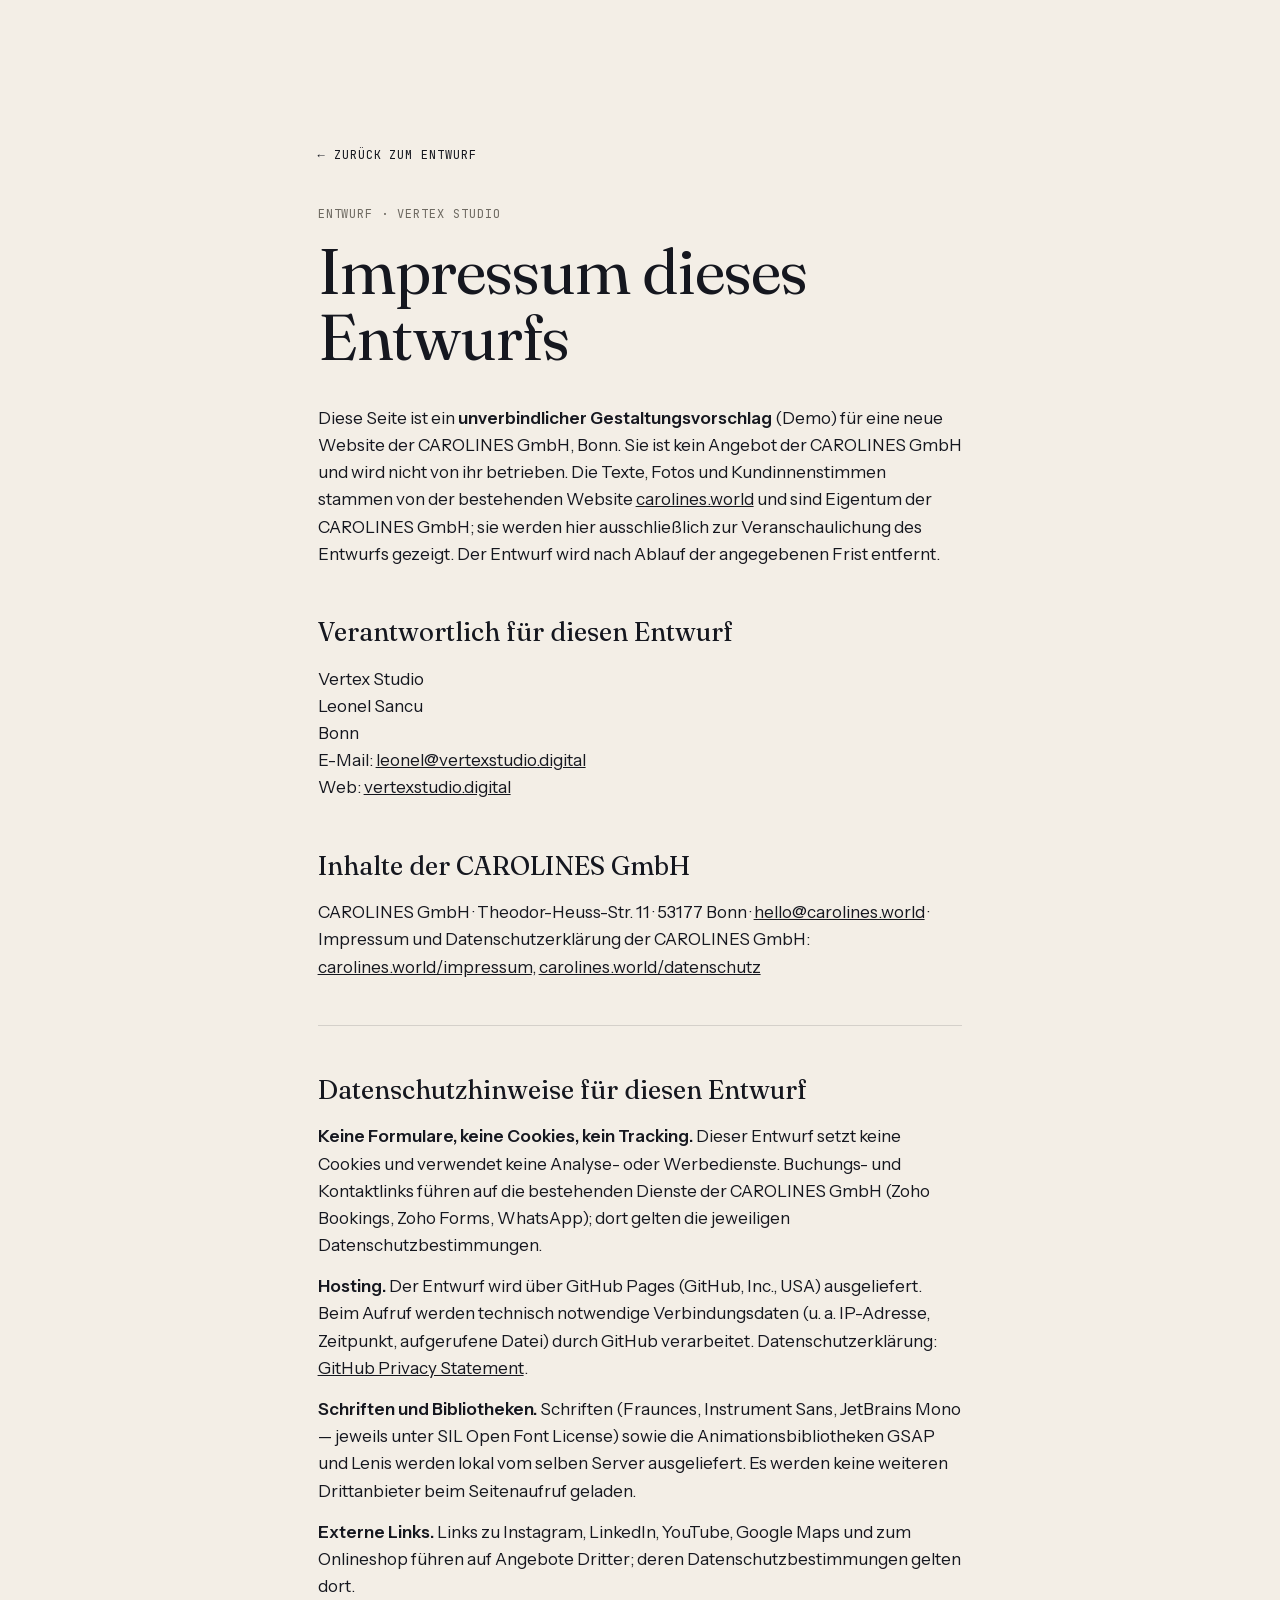
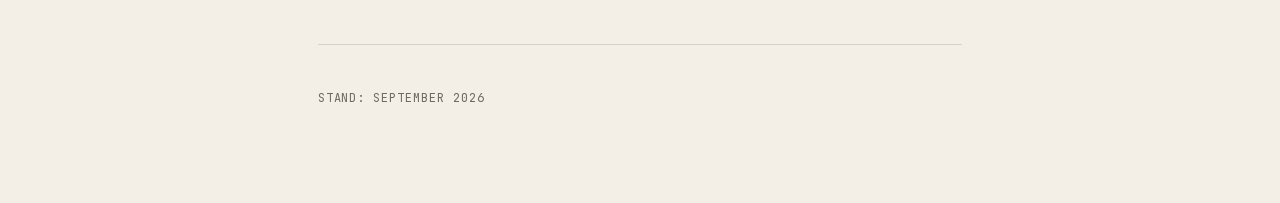
==== impressum.html @ 13396edd "Demo-Entwurf CAROLINES (Vertex Studio)" ====
<!DOCTYPE html>
<html lang="de">
<head>
<meta charset="utf-8">
<meta name="viewport" content="width=device-width, initial-scale=1">
<title>Impressum dieses Entwurfs — Vertex Studio</title>
<meta name="robots" content="noindex, nofollow">
<style>
@font-face{font-family:'Fraunces';font-style:italic;font-weight:300 500;font-display:swap;src:url(font-fraunces-italic.woff2) format('woff2');unicode-range:U+0000-00FF,U+0131,U+0152-0153,U+02BB-02BC,U+02C6,U+02DA,U+02DC,U+0304,U+0308,U+0329,U+2000-206F,U+20AC,U+2122,U+2191,U+2193,U+2212,U+2215,U+FEFF,U+FFFD}
@font-face{font-family:'Fraunces';font-style:normal;font-weight:300 500;font-display:swap;src:url(font-fraunces-normal.woff2) format('woff2');unicode-range:U+0000-00FF,U+0131,U+0152-0153,U+02BB-02BC,U+02C6,U+02DA,U+02DC,U+0304,U+0308,U+0329,U+2000-206F,U+20AC,U+2122,U+2191,U+2193,U+2212,U+2215,U+FEFF,U+FFFD}
@font-face{font-family:'Instrument Sans';font-style:italic;font-weight:400 600;font-display:swap;src:url(font-instrumentsans-italic.woff2) format('woff2');unicode-range:U+0000-00FF,U+0131,U+0152-0153,U+02BB-02BC,U+02C6,U+02DA,U+02DC,U+0304,U+0308,U+0329,U+2000-206F,U+20AC,U+2122,U+2191,U+2193,U+2212,U+2215,U+FEFF,U+FFFD}
@font-face{font-family:'Instrument Sans';font-style:normal;font-weight:400 600;font-display:swap;src:url(font-instrumentsans-normal.woff2) format('woff2');unicode-range:U+0000-00FF,U+0131,U+0152-0153,U+02BB-02BC,U+02C6,U+02DA,U+02DC,U+0304,U+0308,U+0329,U+2000-206F,U+20AC,U+2122,U+2191,U+2193,U+2212,U+2215,U+FEFF,U+FFFD}
@font-face{font-family:'JetBrains Mono';font-style:normal;font-weight:400 500;font-display:swap;src:url(font-jetbrainsmono-normal.woff2) format('woff2');unicode-range:U+0000-00FF,U+0131,U+0152-0153,U+02BB-02BC,U+02C6,U+02DA,U+02DC,U+0304,U+0308,U+0329,U+2000-206F,U+20AC,U+2122,U+2191,U+2193,U+2212,U+2215,U+FEFF,U+FFFD}
:root{--paper:#F3EEE6;--ink:#15171F;--mute:#6E6A62;--blue:#1F2FC2;--line:rgba(21,23,31,.14)}
*{box-sizing:border-box}
body{margin:0;background:var(--paper);color:var(--ink);font-family:"Instrument Sans",system-ui,sans-serif;font-size:17px;line-height:1.6}
main{max-width:760px;margin:0 auto;padding:clamp(80px,12vw,140px) clamp(20px,4.5vw,72px) 80px}
h1{font-family:"Fraunces",Georgia,serif;font-weight:400;font-size:clamp(36px,6vw,64px);line-height:1.02;letter-spacing:-.015em;margin:0 0 36px}
h2{font-family:"Fraunces",Georgia,serif;font-weight:400;font-size:26px;margin:44px 0 12px}
.mono{font-family:"JetBrains Mono",monospace;font-size:12px;letter-spacing:.08em;text-transform:uppercase;color:var(--mute)}
a{color:inherit}
p{margin:0 0 14px}
hr{border:0;border-top:1px solid var(--line);margin:44px 0}
.back{display:inline-block;margin-bottom:40px;text-decoration:none;font-family:"JetBrains Mono",monospace;font-size:12px;letter-spacing:.08em;text-transform:uppercase}
:focus-visible{outline:2px solid var(--blue);outline-offset:4px}
</style>
</head>
<body>
<main>
<a class="back" href="index.html">← Zurück zum Entwurf</a>
<p class="mono">Entwurf · Vertex Studio</p>
<h1>Impressum dieses Entwurfs</h1>
<p>Diese Seite ist ein <strong>unverbindlicher Gestaltungsvorschlag</strong> (Demo) für eine neue Website der CAROLINES GmbH, Bonn. Sie ist kein Angebot der CAROLINES GmbH und wird nicht von ihr betrieben. Die Texte, Fotos und Kundinnenstimmen stammen von der bestehenden Website <a href="https://www.carolines.world" rel="noopener" target="_blank">carolines.world</a> und sind Eigentum der CAROLINES GmbH; sie werden hier ausschließlich zur Veranschaulichung des Entwurfs gezeigt. Der Entwurf wird nach Ablauf der angegebenen Frist entfernt.</p>

<h2>Verantwortlich für diesen Entwurf</h2>
<p>Vertex Studio<br>Leonel Sancu<br>Bonn<br>E-Mail: <a href="mailto:leonel@vertexstudio.digital">leonel@vertexstudio.digital</a><br>Web: <a href="https://vertexstudio.digital" rel="noopener" target="_blank">vertexstudio.digital</a></p>

<h2>Inhalte der CAROLINES GmbH</h2>
<p>CAROLINES GmbH · Theodor-Heuss-Str. 11 · 53177 Bonn · <a href="mailto:hello@carolines.world">hello@carolines.world</a> · Impressum und Datenschutzerklärung der CAROLINES GmbH: <a href="https://www.carolines.world/impressum" rel="noopener" target="_blank">carolines.world/impressum</a>, <a href="https://www.carolines.world/datenschutz" rel="noopener" target="_blank">carolines.world/datenschutz</a></p>

<hr>
<h2>Datenschutzhinweise für diesen Entwurf</h2>
<p><strong>Keine Formulare, keine Cookies, kein Tracking.</strong> Dieser Entwurf setzt keine Cookies und verwendet keine Analyse- oder Werbedienste. Buchungs- und Kontaktlinks führen auf die bestehenden Dienste der CAROLINES GmbH (Zoho Bookings, Zoho Forms, WhatsApp); dort gelten die jeweiligen Datenschutzbestimmungen.</p>
<p><strong>Hosting.</strong> Der Entwurf wird über GitHub Pages (GitHub, Inc., USA) ausgeliefert. Beim Aufruf werden technisch notwendige Verbindungsdaten (u. a. IP-Adresse, Zeitpunkt, aufgerufene Datei) durch GitHub verarbeitet. Datenschutzerklärung: <a href="https://docs.github.com/site-policy/privacy-policies/github-general-privacy-statement" rel="noopener" target="_blank">GitHub Privacy Statement</a>.</p>
<p><strong>Schriften und Bibliotheken.</strong> Schriften (Fraunces, Instrument Sans, JetBrains Mono — jeweils unter SIL Open Font License) sowie die Animationsbibliotheken GSAP und Lenis werden lokal vom selben Server ausgeliefert. Es werden keine weiteren Drittanbieter beim Seitenaufruf geladen.</p>
<p><strong>Externe Links.</strong> Links zu Instagram, LinkedIn, YouTube, Google Maps und zum Onlineshop führen auf Angebote Dritter; deren Datenschutzbestimmungen gelten dort.</p>

<hr>
<p class="mono">Stand: September 2026</p>
</main>
</body>
</html>
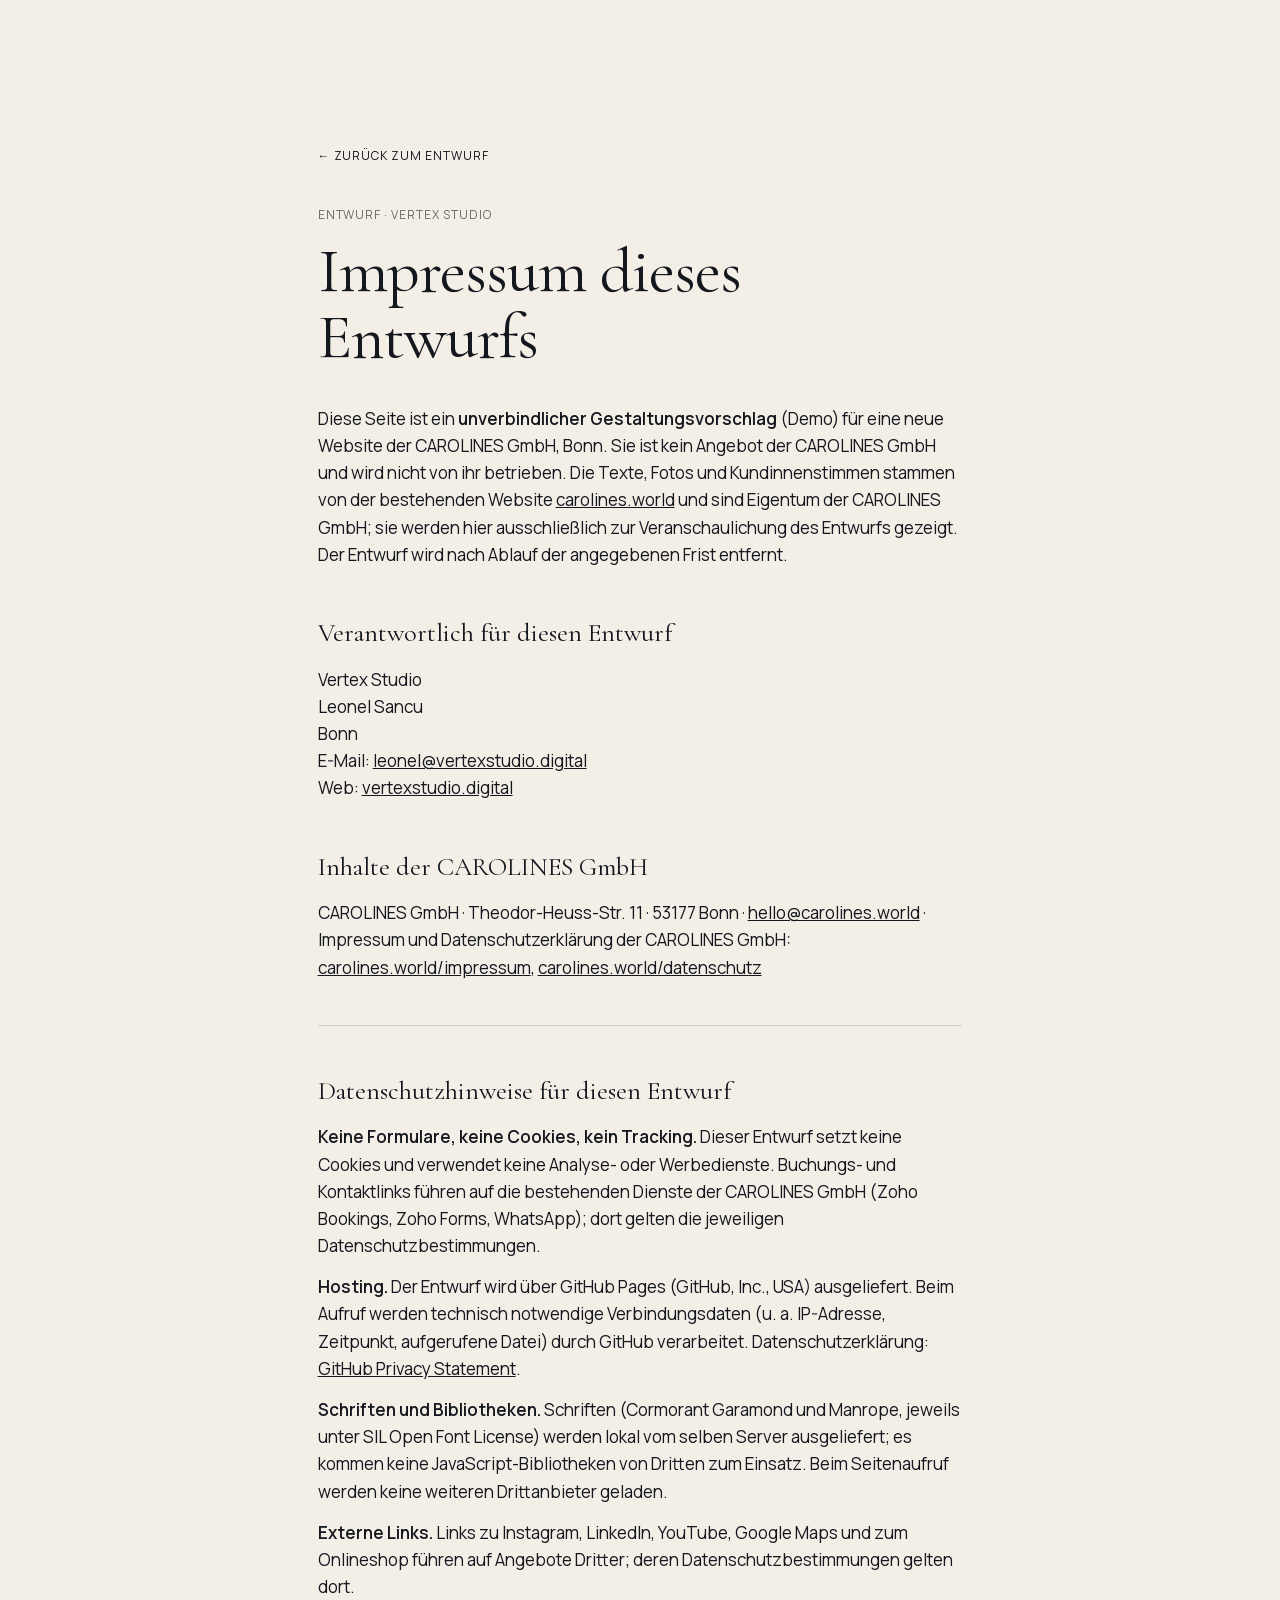
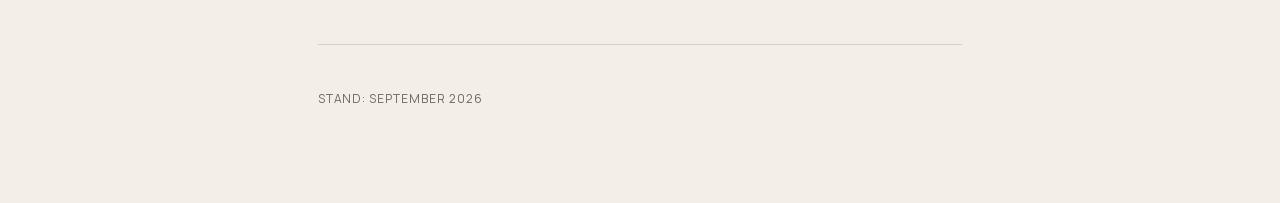
==== commit 76591819: "Neuer Entwurf v2 (Kapitel, Regler, Bogenformen)" ====
--- a/impressum.html
+++ b/impressum.html
@@ -6,22 +6,20 @@
 <title>Impressum dieses Entwurfs — Vertex Studio</title>
 <meta name="robots" content="noindex, nofollow">
 <style>
-@font-face{font-family:'Fraunces';font-style:italic;font-weight:300 500;font-display:swap;src:url(font-fraunces-italic.woff2) format('woff2');unicode-range:U+0000-00FF,U+0131,U+0152-0153,U+02BB-02BC,U+02C6,U+02DA,U+02DC,U+0304,U+0308,U+0329,U+2000-206F,U+20AC,U+2122,U+2191,U+2193,U+2212,U+2215,U+FEFF,U+FFFD}
-@font-face{font-family:'Fraunces';font-style:normal;font-weight:300 500;font-display:swap;src:url(font-fraunces-normal.woff2) format('woff2');unicode-range:U+0000-00FF,U+0131,U+0152-0153,U+02BB-02BC,U+02C6,U+02DA,U+02DC,U+0304,U+0308,U+0329,U+2000-206F,U+20AC,U+2122,U+2191,U+2193,U+2212,U+2215,U+FEFF,U+FFFD}
-@font-face{font-family:'Instrument Sans';font-style:italic;font-weight:400 600;font-display:swap;src:url(font-instrumentsans-italic.woff2) format('woff2');unicode-range:U+0000-00FF,U+0131,U+0152-0153,U+02BB-02BC,U+02C6,U+02DA,U+02DC,U+0304,U+0308,U+0329,U+2000-206F,U+20AC,U+2122,U+2191,U+2193,U+2212,U+2215,U+FEFF,U+FFFD}
-@font-face{font-family:'Instrument Sans';font-style:normal;font-weight:400 600;font-display:swap;src:url(font-instrumentsans-normal.woff2) format('woff2');unicode-range:U+0000-00FF,U+0131,U+0152-0153,U+02BB-02BC,U+02C6,U+02DA,U+02DC,U+0304,U+0308,U+0329,U+2000-206F,U+20AC,U+2122,U+2191,U+2193,U+2212,U+2215,U+FEFF,U+FFFD}
-@font-face{font-family:'JetBrains Mono';font-style:normal;font-weight:400 500;font-display:swap;src:url(font-jetbrainsmono-normal.woff2) format('woff2');unicode-range:U+0000-00FF,U+0131,U+0152-0153,U+02BB-02BC,U+02C6,U+02DA,U+02DC,U+0304,U+0308,U+0329,U+2000-206F,U+20AC,U+2122,U+2191,U+2193,U+2212,U+2215,U+FEFF,U+FFFD}
+@font-face{font-family:'Cormorant Garamond';font-style:italic;font-weight:400 500;font-display:swap;src:url(font2-cormorantgaramond-italic-400-500.woff2) format('woff2')}
+@font-face{font-family:'Cormorant Garamond';font-style:normal;font-weight:400 500;font-display:swap;src:url(font2-cormorantgaramond-normal-400-500.woff2) format('woff2')}
+@font-face{font-family:'Manrope';font-style:normal;font-weight:400 600;font-display:swap;src:url(font2-manrope-normal-400-500-600.woff2) format('woff2')}
 :root{--paper:#F3EEE6;--ink:#15171F;--mute:#6E6A62;--blue:#1F2FC2;--line:rgba(21,23,31,.14)}
 *{box-sizing:border-box}
-body{margin:0;background:var(--paper);color:var(--ink);font-family:"Instrument Sans",system-ui,sans-serif;font-size:17px;line-height:1.6}
+body{margin:0;background:var(--paper);color:var(--ink);font-family:'Manrope',system-ui,sans-serif;font-size:17px;line-height:1.6}
 main{max-width:760px;margin:0 auto;padding:clamp(80px,12vw,140px) clamp(20px,4.5vw,72px) 80px}
-h1{font-family:"Fraunces",Georgia,serif;font-weight:400;font-size:clamp(36px,6vw,64px);line-height:1.02;letter-spacing:-.015em;margin:0 0 36px}
-h2{font-family:"Fraunces",Georgia,serif;font-weight:400;font-size:26px;margin:44px 0 12px}
-.mono{font-family:"JetBrains Mono",monospace;font-size:12px;letter-spacing:.08em;text-transform:uppercase;color:var(--mute)}
+h1{font-family:'Cormorant Garamond',Georgia,serif;font-weight:400;font-size:clamp(36px,6vw,64px);line-height:1.02;letter-spacing:-.015em;margin:0 0 36px}
+h2{font-family:'Cormorant Garamond',Georgia,serif;font-weight:400;font-size:26px;margin:44px 0 12px}
+.mono{font-family:'Manrope',sans-serif;font-size:12px;letter-spacing:.08em;text-transform:uppercase;color:var(--mute)}
 a{color:inherit}
 p{margin:0 0 14px}
 hr{border:0;border-top:1px solid var(--line);margin:44px 0}
-.back{display:inline-block;margin-bottom:40px;text-decoration:none;font-family:"JetBrains Mono",monospace;font-size:12px;letter-spacing:.08em;text-transform:uppercase}
+.back{display:inline-block;margin-bottom:40px;text-decoration:none;font-family:'Manrope',sans-serif;font-size:12px;letter-spacing:.08em;text-transform:uppercase}
 :focus-visible{outline:2px solid var(--blue);outline-offset:4px}
 </style>
 </head>
@@ -42,7 +40,7 @@
 <h2>Datenschutzhinweise für diesen Entwurf</h2>
 <p><strong>Keine Formulare, keine Cookies, kein Tracking.</strong> Dieser Entwurf setzt keine Cookies und verwendet keine Analyse- oder Werbedienste. Buchungs- und Kontaktlinks führen auf die bestehenden Dienste der CAROLINES GmbH (Zoho Bookings, Zoho Forms, WhatsApp); dort gelten die jeweiligen Datenschutzbestimmungen.</p>
 <p><strong>Hosting.</strong> Der Entwurf wird über GitHub Pages (GitHub, Inc., USA) ausgeliefert. Beim Aufruf werden technisch notwendige Verbindungsdaten (u. a. IP-Adresse, Zeitpunkt, aufgerufene Datei) durch GitHub verarbeitet. Datenschutzerklärung: <a href="https://docs.github.com/site-policy/privacy-policies/github-general-privacy-statement" rel="noopener" target="_blank">GitHub Privacy Statement</a>.</p>
-<p><strong>Schriften und Bibliotheken.</strong> Schriften (Fraunces, Instrument Sans, JetBrains Mono — jeweils unter SIL Open Font License) sowie die Animationsbibliotheken GSAP und Lenis werden lokal vom selben Server ausgeliefert. Es werden keine weiteren Drittanbieter beim Seitenaufruf geladen.</p>
+<p><strong>Schriften und Bibliotheken.</strong> Schriften (Cormorant Garamond und Manrope, jeweils unter SIL Open Font License) werden lokal vom selben Server ausgeliefert; es kommen keine JavaScript-Bibliotheken von Dritten zum Einsatz. Beim Seitenaufruf werden keine weiteren Drittanbieter geladen.</p>
 <p><strong>Externe Links.</strong> Links zu Instagram, LinkedIn, YouTube, Google Maps und zum Onlineshop führen auf Angebote Dritter; deren Datenschutzbestimmungen gelten dort.</p>
 
 <hr>
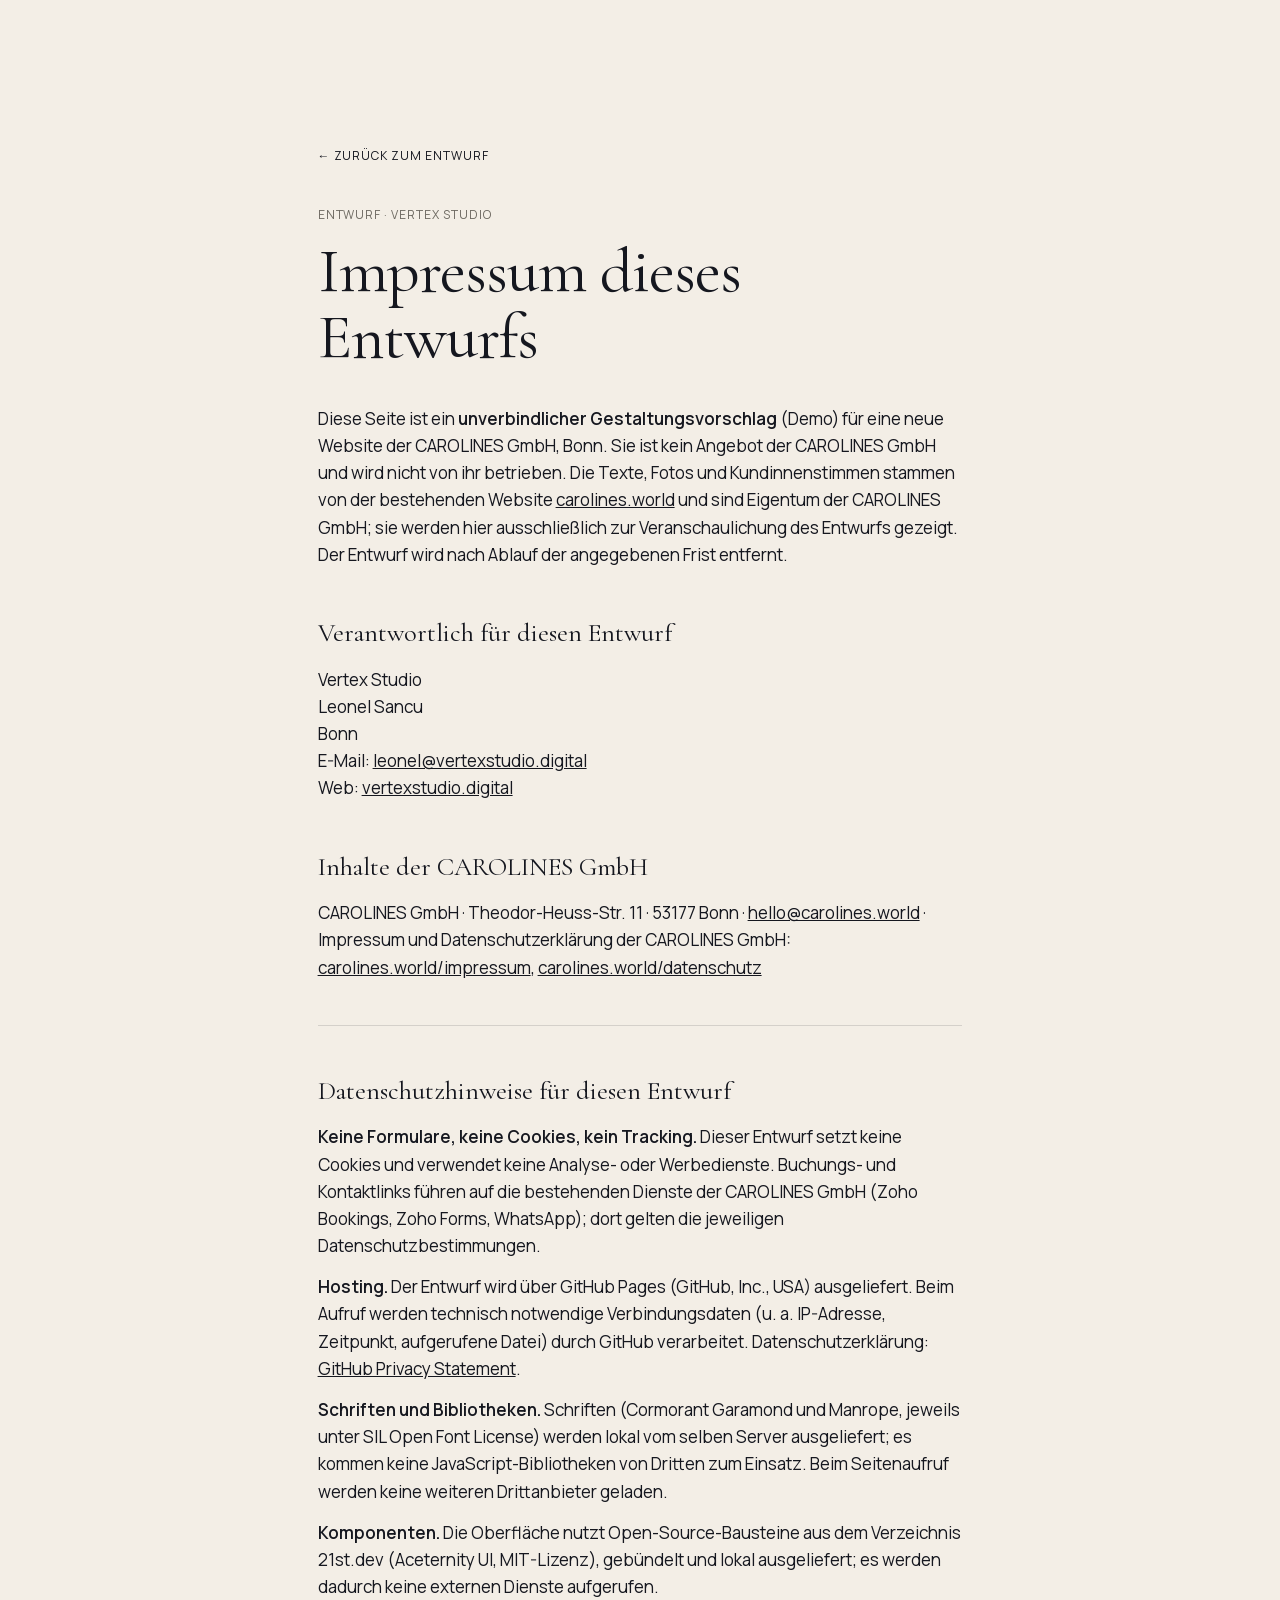
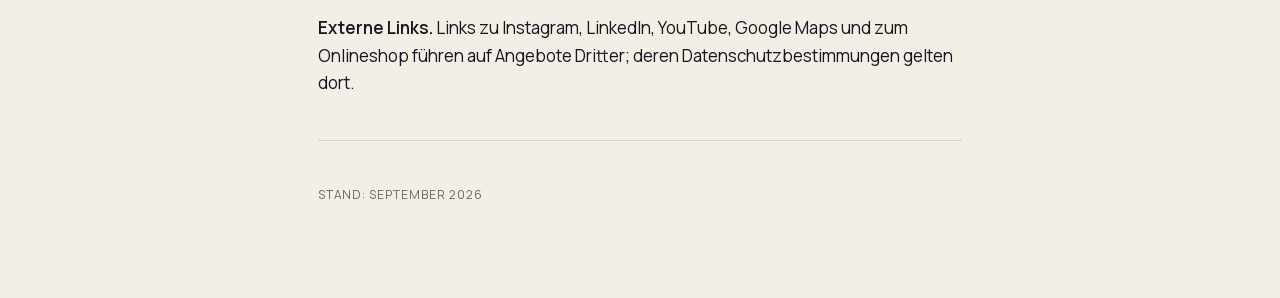
==== commit 1e5d5210: "Fassung 3: 21st.dev / Aceternity-Komponenten (React-Build)" ====
--- a/impressum.html
+++ b/impressum.html
@@ -41,6 +41,7 @@
 <p><strong>Keine Formulare, keine Cookies, kein Tracking.</strong> Dieser Entwurf setzt keine Cookies und verwendet keine Analyse- oder Werbedienste. Buchungs- und Kontaktlinks führen auf die bestehenden Dienste der CAROLINES GmbH (Zoho Bookings, Zoho Forms, WhatsApp); dort gelten die jeweiligen Datenschutzbestimmungen.</p>
 <p><strong>Hosting.</strong> Der Entwurf wird über GitHub Pages (GitHub, Inc., USA) ausgeliefert. Beim Aufruf werden technisch notwendige Verbindungsdaten (u. a. IP-Adresse, Zeitpunkt, aufgerufene Datei) durch GitHub verarbeitet. Datenschutzerklärung: <a href="https://docs.github.com/site-policy/privacy-policies/github-general-privacy-statement" rel="noopener" target="_blank">GitHub Privacy Statement</a>.</p>
 <p><strong>Schriften und Bibliotheken.</strong> Schriften (Cormorant Garamond und Manrope, jeweils unter SIL Open Font License) werden lokal vom selben Server ausgeliefert; es kommen keine JavaScript-Bibliotheken von Dritten zum Einsatz. Beim Seitenaufruf werden keine weiteren Drittanbieter geladen.</p>
+<p><strong>Komponenten.</strong> Die Oberfläche nutzt Open-Source-Bausteine aus dem Verzeichnis 21st.dev (Aceternity UI, MIT-Lizenz), gebündelt und lokal ausgeliefert; es werden dadurch keine externen Dienste aufgerufen.</p>
 <p><strong>Externe Links.</strong> Links zu Instagram, LinkedIn, YouTube, Google Maps und zum Onlineshop führen auf Angebote Dritter; deren Datenschutzbestimmungen gelten dort.</p>
 
 <hr>
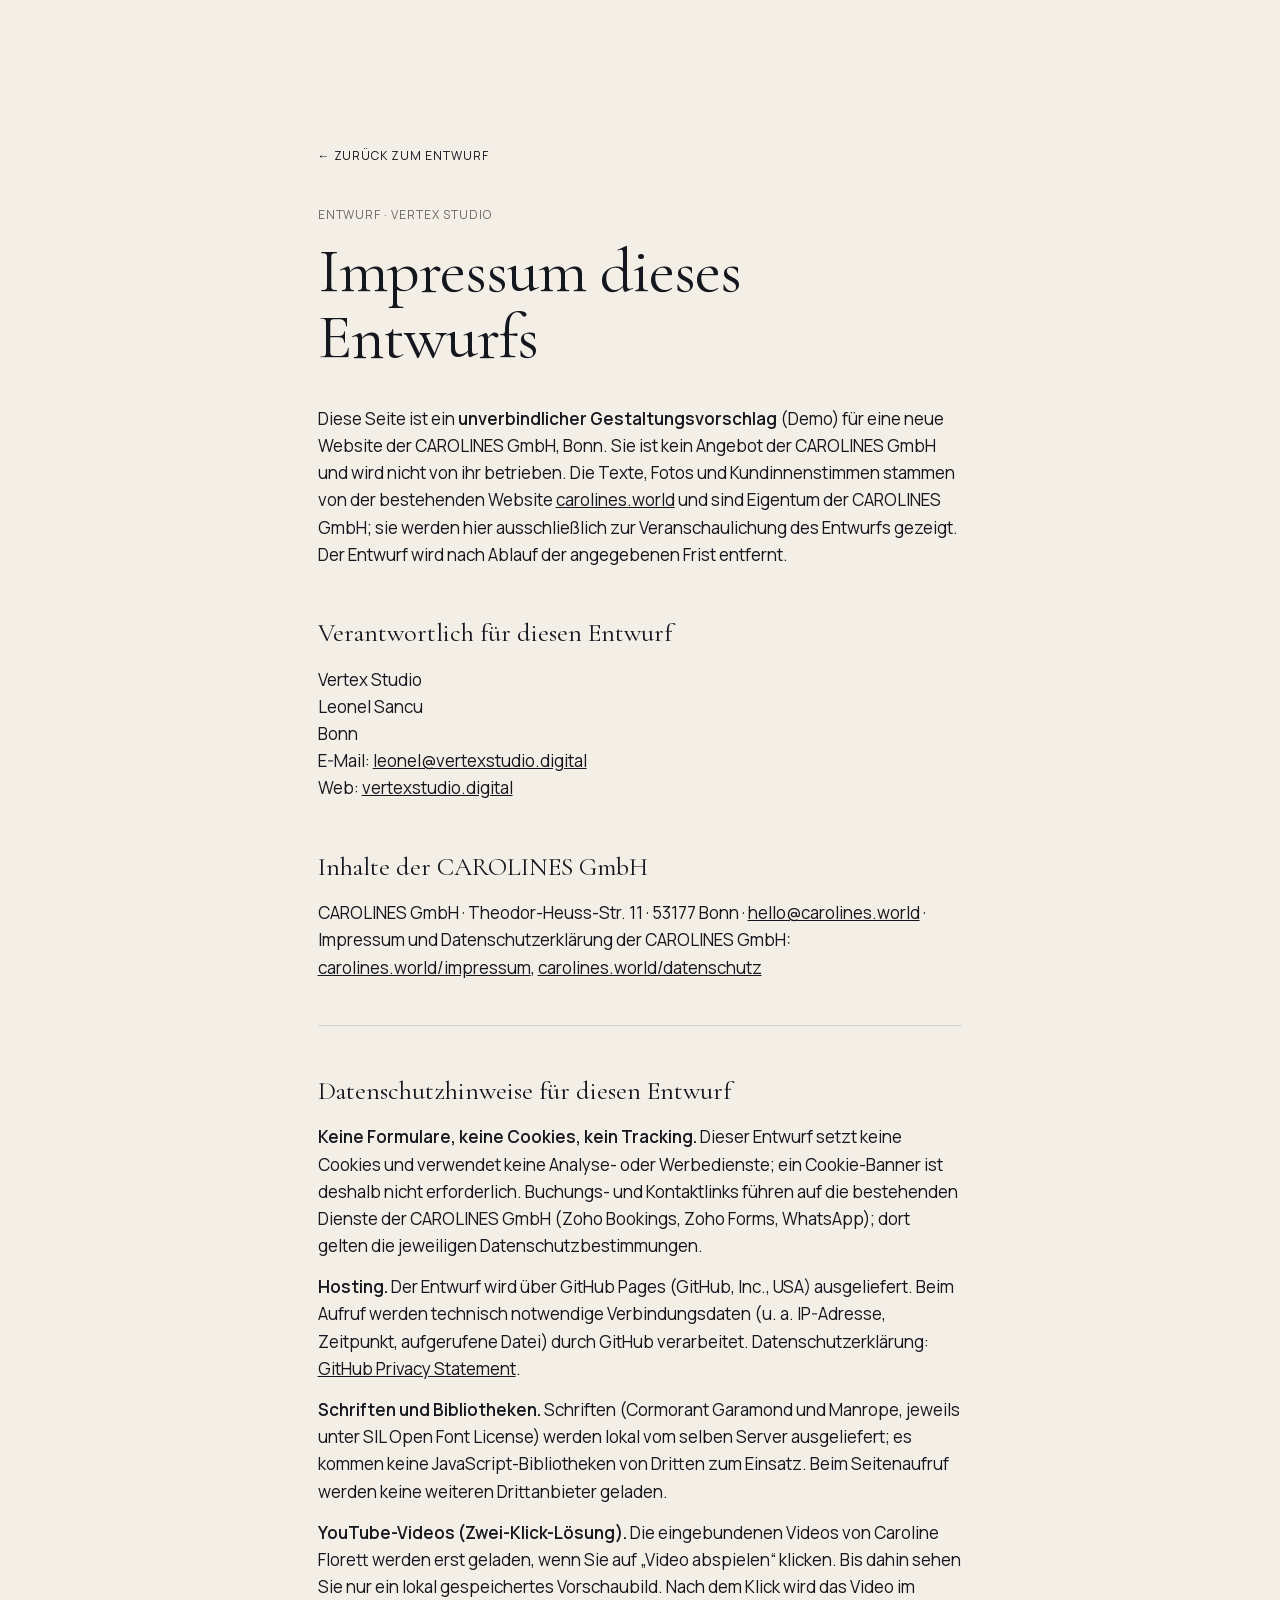
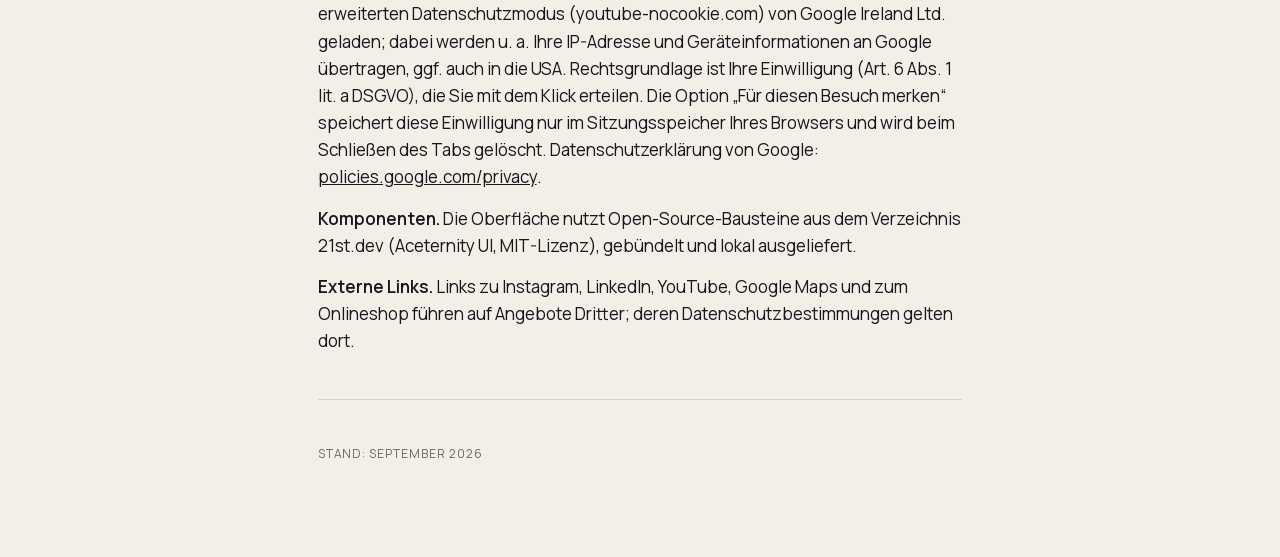
==== commit aabc3e52: "YouTube-Videos mit Zwei-Klick-Einwilligung, Cookie-Hinweis im Impressum" ====
--- a/impressum.html
+++ b/impressum.html
@@ -38,10 +38,11 @@
 
 <hr>
 <h2>Datenschutzhinweise für diesen Entwurf</h2>
-<p><strong>Keine Formulare, keine Cookies, kein Tracking.</strong> Dieser Entwurf setzt keine Cookies und verwendet keine Analyse- oder Werbedienste. Buchungs- und Kontaktlinks führen auf die bestehenden Dienste der CAROLINES GmbH (Zoho Bookings, Zoho Forms, WhatsApp); dort gelten die jeweiligen Datenschutzbestimmungen.</p>
+<p><strong>Keine Formulare, keine Cookies, kein Tracking.</strong> Dieser Entwurf setzt keine Cookies und verwendet keine Analyse- oder Werbedienste; ein Cookie-Banner ist deshalb nicht erforderlich. Buchungs- und Kontaktlinks führen auf die bestehenden Dienste der CAROLINES GmbH (Zoho Bookings, Zoho Forms, WhatsApp); dort gelten die jeweiligen Datenschutzbestimmungen.</p>
 <p><strong>Hosting.</strong> Der Entwurf wird über GitHub Pages (GitHub, Inc., USA) ausgeliefert. Beim Aufruf werden technisch notwendige Verbindungsdaten (u. a. IP-Adresse, Zeitpunkt, aufgerufene Datei) durch GitHub verarbeitet. Datenschutzerklärung: <a href="https://docs.github.com/site-policy/privacy-policies/github-general-privacy-statement" rel="noopener" target="_blank">GitHub Privacy Statement</a>.</p>
 <p><strong>Schriften und Bibliotheken.</strong> Schriften (Cormorant Garamond und Manrope, jeweils unter SIL Open Font License) werden lokal vom selben Server ausgeliefert; es kommen keine JavaScript-Bibliotheken von Dritten zum Einsatz. Beim Seitenaufruf werden keine weiteren Drittanbieter geladen.</p>
-<p><strong>Komponenten.</strong> Die Oberfläche nutzt Open-Source-Bausteine aus dem Verzeichnis 21st.dev (Aceternity UI, MIT-Lizenz), gebündelt und lokal ausgeliefert; es werden dadurch keine externen Dienste aufgerufen.</p>
+<p><strong>YouTube-Videos (Zwei-Klick-Lösung).</strong> Die eingebundenen Videos von Caroline Florett werden erst geladen, wenn Sie auf „Video abspielen“ klicken. Bis dahin sehen Sie nur ein lokal gespeichertes Vorschaubild. Nach dem Klick wird das Video im erweiterten Datenschutzmodus (youtube-nocookie.com) von Google Ireland Ltd. geladen; dabei werden u. a. Ihre IP-Adresse und Geräteinformationen an Google übertragen, ggf. auch in die USA. Rechtsgrundlage ist Ihre Einwilligung (Art. 6 Abs. 1 lit. a DSGVO), die Sie mit dem Klick erteilen. Die Option „Für diesen Besuch merken“ speichert diese Einwilligung nur im Sitzungsspeicher Ihres Browsers und wird beim Schließen des Tabs gelöscht. Datenschutzerklärung von Google: <a href="https://policies.google.com/privacy" rel="noopener" target="_blank">policies.google.com/privacy</a>.</p>
+<p><strong>Komponenten.</strong> Die Oberfläche nutzt Open-Source-Bausteine aus dem Verzeichnis 21st.dev (Aceternity UI, MIT-Lizenz), gebündelt und lokal ausgeliefert.</p>
 <p><strong>Externe Links.</strong> Links zu Instagram, LinkedIn, YouTube, Google Maps und zum Onlineshop führen auf Angebote Dritter; deren Datenschutzbestimmungen gelten dort.</p>
 
 <hr>
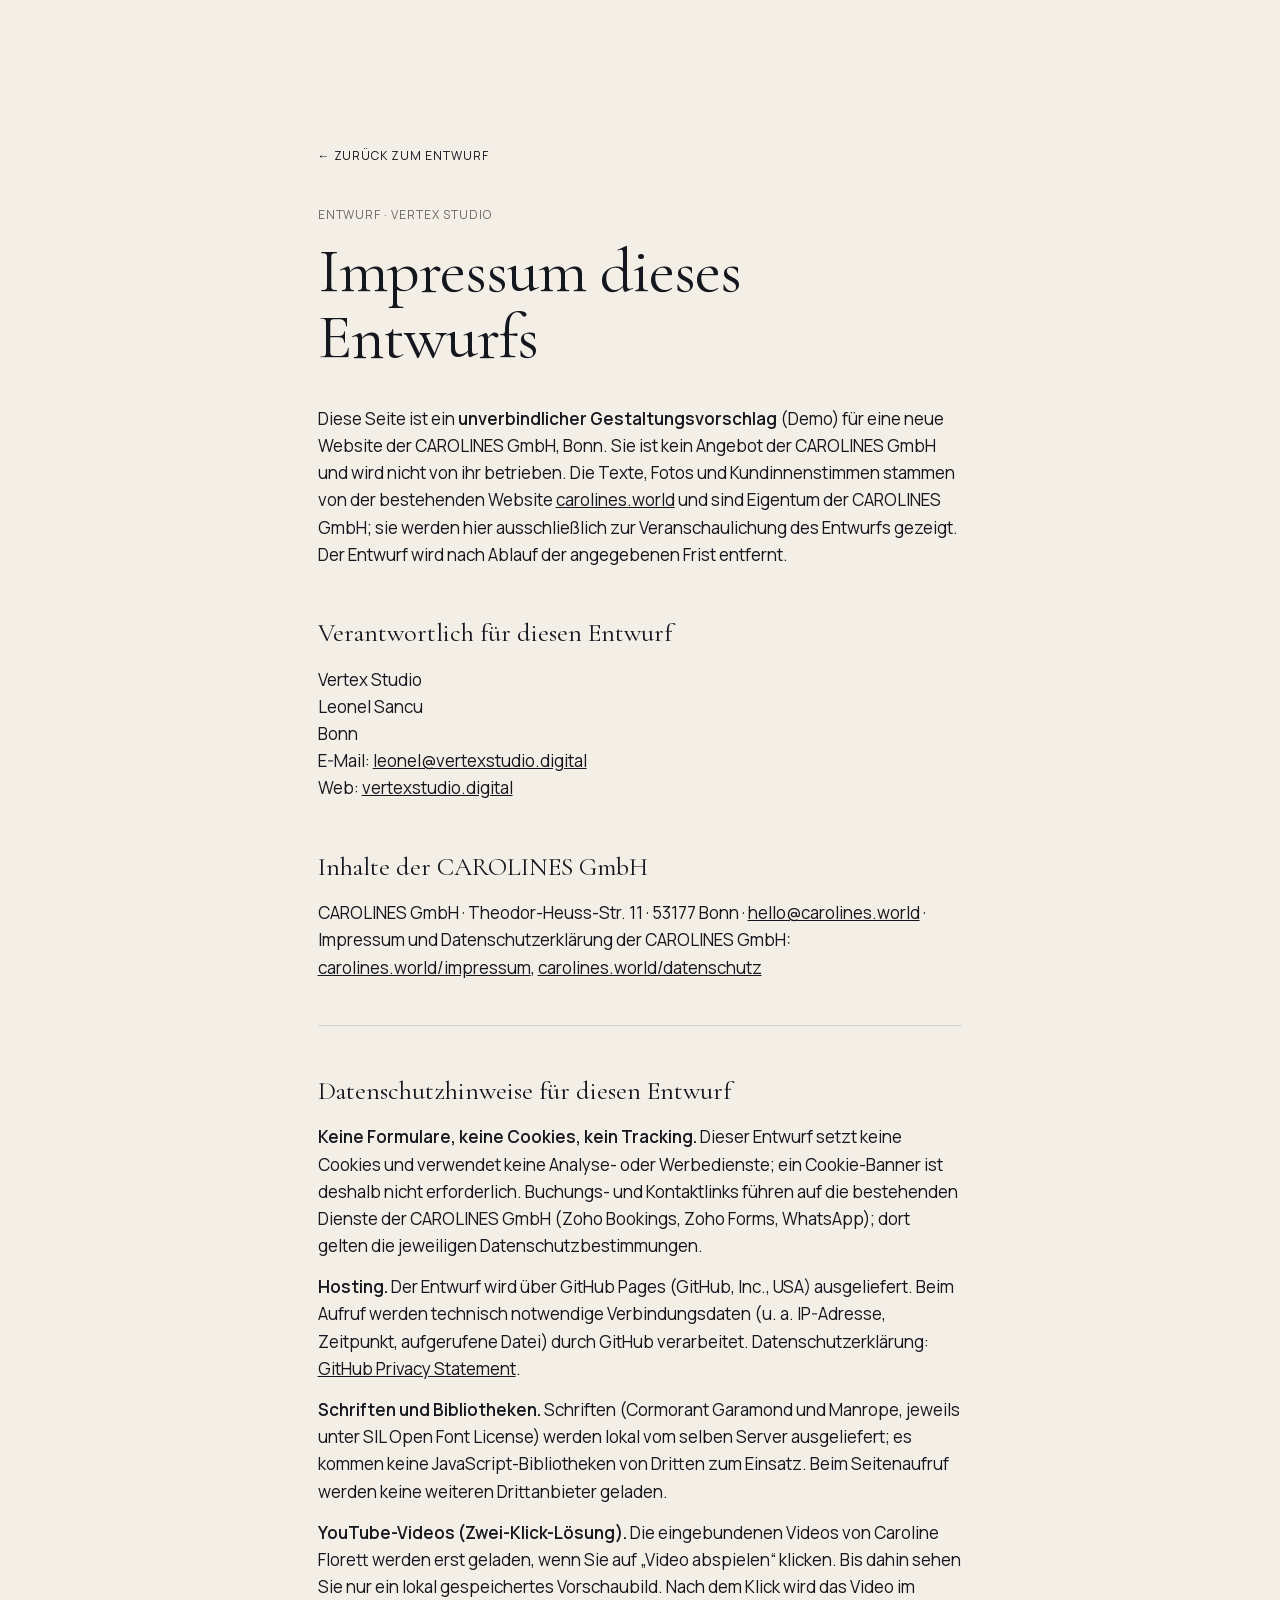
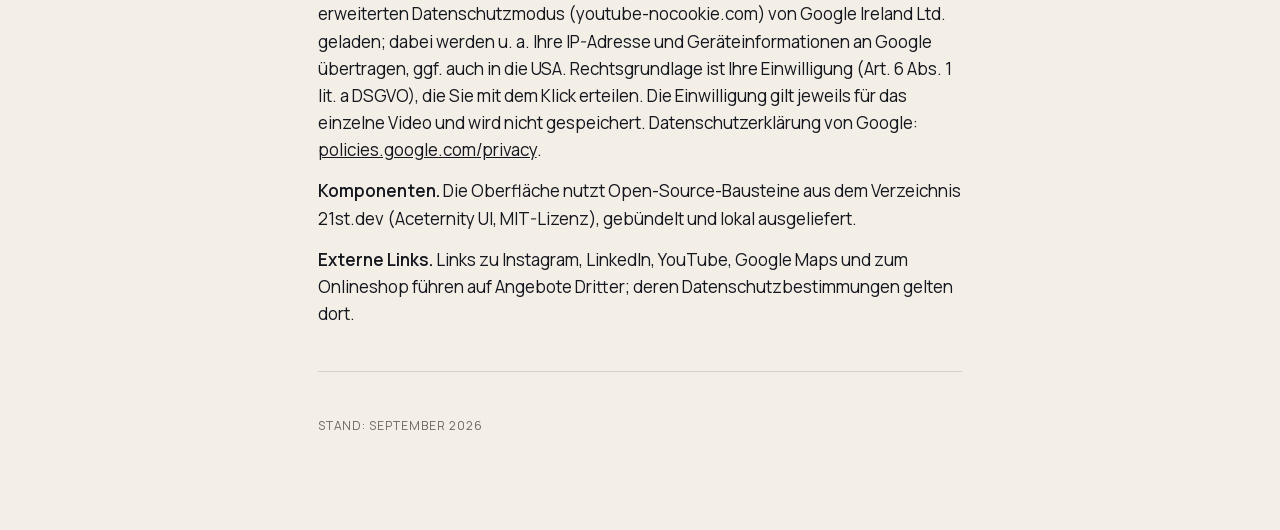
==== commit dd56b1dd: "Videokachel neu: Vorschaubild ungedimmt, Text darunter, Haekchen entfernt" ====
--- a/impressum.html
+++ b/impressum.html
@@ -41,7 +41,7 @@
 <p><strong>Keine Formulare, keine Cookies, kein Tracking.</strong> Dieser Entwurf setzt keine Cookies und verwendet keine Analyse- oder Werbedienste; ein Cookie-Banner ist deshalb nicht erforderlich. Buchungs- und Kontaktlinks führen auf die bestehenden Dienste der CAROLINES GmbH (Zoho Bookings, Zoho Forms, WhatsApp); dort gelten die jeweiligen Datenschutzbestimmungen.</p>
 <p><strong>Hosting.</strong> Der Entwurf wird über GitHub Pages (GitHub, Inc., USA) ausgeliefert. Beim Aufruf werden technisch notwendige Verbindungsdaten (u. a. IP-Adresse, Zeitpunkt, aufgerufene Datei) durch GitHub verarbeitet. Datenschutzerklärung: <a href="https://docs.github.com/site-policy/privacy-policies/github-general-privacy-statement" rel="noopener" target="_blank">GitHub Privacy Statement</a>.</p>
 <p><strong>Schriften und Bibliotheken.</strong> Schriften (Cormorant Garamond und Manrope, jeweils unter SIL Open Font License) werden lokal vom selben Server ausgeliefert; es kommen keine JavaScript-Bibliotheken von Dritten zum Einsatz. Beim Seitenaufruf werden keine weiteren Drittanbieter geladen.</p>
-<p><strong>YouTube-Videos (Zwei-Klick-Lösung).</strong> Die eingebundenen Videos von Caroline Florett werden erst geladen, wenn Sie auf „Video abspielen“ klicken. Bis dahin sehen Sie nur ein lokal gespeichertes Vorschaubild. Nach dem Klick wird das Video im erweiterten Datenschutzmodus (youtube-nocookie.com) von Google Ireland Ltd. geladen; dabei werden u. a. Ihre IP-Adresse und Geräteinformationen an Google übertragen, ggf. auch in die USA. Rechtsgrundlage ist Ihre Einwilligung (Art. 6 Abs. 1 lit. a DSGVO), die Sie mit dem Klick erteilen. Die Option „Für diesen Besuch merken“ speichert diese Einwilligung nur im Sitzungsspeicher Ihres Browsers und wird beim Schließen des Tabs gelöscht. Datenschutzerklärung von Google: <a href="https://policies.google.com/privacy" rel="noopener" target="_blank">policies.google.com/privacy</a>.</p>
+<p><strong>YouTube-Videos (Zwei-Klick-Lösung).</strong> Die eingebundenen Videos von Caroline Florett werden erst geladen, wenn Sie auf „Video abspielen“ klicken. Bis dahin sehen Sie nur ein lokal gespeichertes Vorschaubild. Nach dem Klick wird das Video im erweiterten Datenschutzmodus (youtube-nocookie.com) von Google Ireland Ltd. geladen; dabei werden u. a. Ihre IP-Adresse und Geräteinformationen an Google übertragen, ggf. auch in die USA. Rechtsgrundlage ist Ihre Einwilligung (Art. 6 Abs. 1 lit. a DSGVO), die Sie mit dem Klick erteilen. Die Einwilligung gilt jeweils für das einzelne Video und wird nicht gespeichert. Datenschutzerklärung von Google: <a href="https://policies.google.com/privacy" rel="noopener" target="_blank">policies.google.com/privacy</a>.</p>
 <p><strong>Komponenten.</strong> Die Oberfläche nutzt Open-Source-Bausteine aus dem Verzeichnis 21st.dev (Aceternity UI, MIT-Lizenz), gebündelt und lokal ausgeliefert.</p>
 <p><strong>Externe Links.</strong> Links zu Instagram, LinkedIn, YouTube, Google Maps und zum Onlineshop führen auf Angebote Dritter; deren Datenschutzbestimmungen gelten dort.</p>
 
